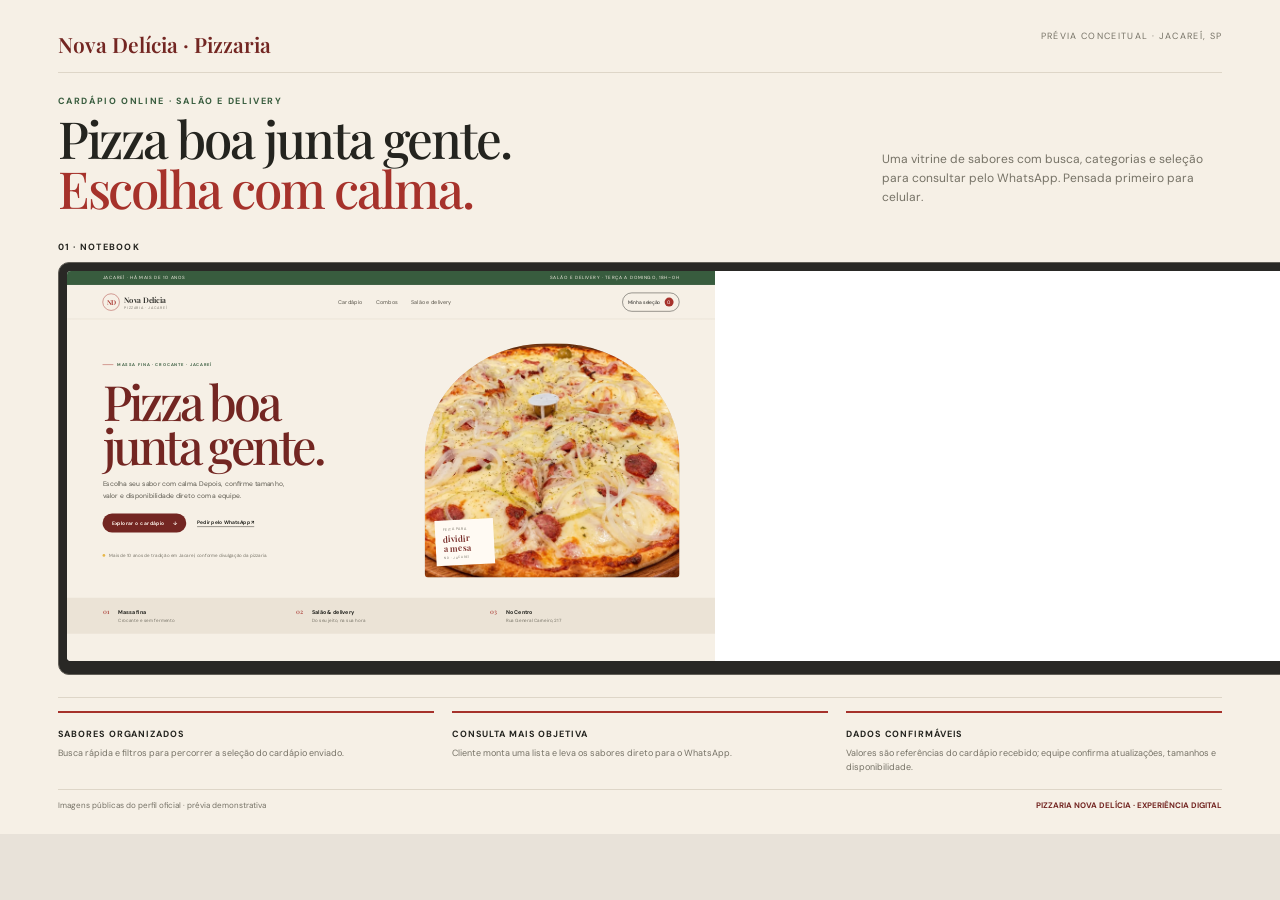
==== arte/prancha.html @ 0aa9d6ef "Create mobile-first restaurant concept" ====
<!doctype html><html lang="pt-BR"><head><meta charset="utf-8"><meta name="viewport" content="width=device-width,initial-scale=1"><title>Nova Delícia · Prancha de apresentação</title><link rel="preconnect" href="https://fonts.googleapis.com"><link href="https://fonts.googleapis.com/css2?family=DM+Sans:wght@400;500;600;700&family=Playfair+Display:wght@500;600;700&display=swap" rel="stylesheet"><style>
*{box-sizing:border-box}body{margin:0;background:#e8e2d9;color:#24241f;font-family:'DM Sans',sans-serif}.sheet{width:min(100%,1600px);margin:auto;padding:30px 4.5% 24px;background:#f6f0e6}.top{display:flex;justify-content:space-between;border-bottom:1px solid #ded6c8;padding-bottom:14px}.brand{font:600 21px 'Playfair Display',serif;color:#732622}.meta{font-size:9px;letter-spacing:.15em;text-transform:uppercase;color:#767266}.intro{display:flex;justify-content:space-between;align-items:end;gap:30px;padding:22px 0}.intro h1{font:500 clamp(30px,4vw,52px)/.98 'Playfair Display',serif;letter-spacing:-.04em;margin:6px 0}.intro h1 em{font-style:normal;color:#a6322b}.intro p{max-width:340px;color:#767266;font-size:12px;line-height:1.6}.eyebrow{font-size:9px;letter-spacing:.18em;text-transform:uppercase;color:#385c3e;font-weight:700}.devices{display:grid;grid-template-columns:1.6fr .62fr .45fr;gap:22px;align-items:end}.label{font-size:9px;letter-spacing:.14em;text-transform:uppercase;font-weight:700;margin-bottom:9px}.laptop{padding:8px 8px 13px;border:1px solid #625f58;border-radius:11px;background:#292825}.laptop iframe{display:block;width:1440px;height:1010px;border:0;transform:scale(.45);transform-origin:top left}.laptop-screen{height:390px;overflow:hidden;border-radius:4px;background:white}.tablet{height:390px;border:7px solid #292825;border-radius:20px;padding:5px;background:#292825}.tablet iframe{width:768px;height:1024px;border:0;transform:scale(.47);transform-origin:top left}.tablet-screen{height:100%;overflow:hidden;border-radius:12px;background:white}.phone{height:390px;width:204px;margin:auto;border:7px solid #292825;border-radius:29px;padding:5px;background:#292825}.phone-screen{height:100%;overflow:hidden;border-radius:19px;background:white}.phone iframe{width:390px;height:844px;border:0;transform:scale(.477);transform-origin:top left}.notes{display:grid;grid-template-columns:repeat(3,1fr);gap:18px;margin-top:22px;padding-top:13px;border-top:1px solid #ded6c8}.note{border-top:2px solid #a6322b;padding-top:8px}.note b{font-size:9px;text-transform:uppercase;letter-spacing:.1em}.note p{font-size:9px;line-height:1.5;color:#767266;margin:5px 0 0}.foot{display:flex;justify-content:space-between;border-top:1px solid #ded6c8;padding-top:10px;margin-top:15px;font-size:8px;color:#767266}.foot strong{color:#732622}@media(max-width:760px){.sheet{padding:18px 5%}.intro{display:block}.intro p{margin-bottom:0}.devices{grid-template-columns:1fr 1fr}.device:first-child{grid-column:1/-1}.laptop-screen{height:230px}.laptop iframe{transform:scale(.4)}.tablet,.phone{height:340px}.tablet iframe{transform:scale(.41)}.phone{height:340px;width:178px}.phone iframe{transform:scale(.41)}.notes{grid-template-columns:1fr}.foot{display:block;line-height:1.6}.meta{text-align:right;max-width:145px}}
</style></head><body><main class="sheet"><header class="top"><div class="brand">Nova Delícia · Pizzaria</div><div class="meta">Prévia conceitual · Jacareí, SP</div></header><section class="intro"><div><div class="eyebrow">Cardápio online · salão e delivery</div><h1>Pizza boa junta gente.<br><em>Escolha com calma.</em></h1></div><p>Uma vitrine de sabores com busca, categorias e seleção para consultar pelo WhatsApp. Pensada primeiro para celular.</p></section><section class="devices"><article class="device"><div class="label">01 · Notebook</div><div class="laptop"><div class="laptop-screen"><iframe src="../index.html" title="Site em notebook"></iframe></div></div></article><article class="device"><div class="label">02 · Tablet</div><div class="tablet"><div class="tablet-screen"><iframe src="../index.html#cardapio" title="Cardápio em tablet"></iframe></div></div></article><article class="device"><div class="label">03 · Celular</div><div class="phone"><div class="phone-screen"><iframe src="../index.html" title="Site em celular"></iframe></div></div></article></section><section class="notes"><article class="note"><b>Sabores organizados</b><p>Busca rápida e filtros para percorrer a seleção do cardápio enviado.</p></article><article class="note"><b>Consulta mais objetiva</b><p>Cliente monta uma lista e leva os sabores direto para o WhatsApp.</p></article><article class="note"><b>Dados confirmáveis</b><p>Valores são referências do cardápio recebido; equipe confirma atualizações, tamanhos e disponibilidade.</p></article></section><footer class="foot"><span>Imagens públicas do perfil oficial · prévia demonstrativa</span><strong>PIZZARIA NOVA DELÍCIA · EXPERIÊNCIA DIGITAL</strong></footer></main></body></html>
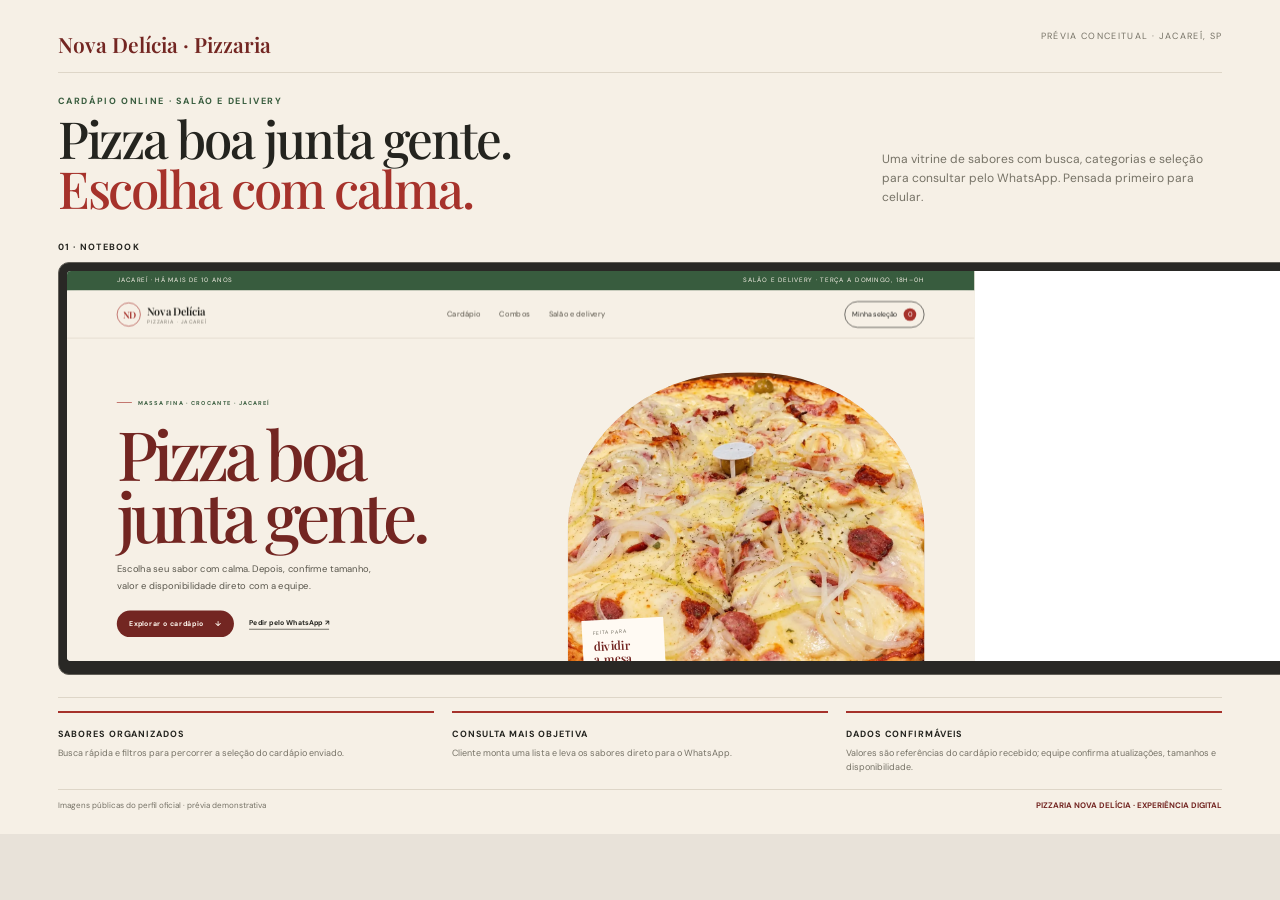
==== commit 7fccf1ee: "Adjust device mockup framing on presentation board" ====
--- a/arte/prancha.html
+++ b/arte/prancha.html
@@ -1,3 +1,4 @@
 <!doctype html><html lang="pt-BR"><head><meta charset="utf-8"><meta name="viewport" content="width=device-width,initial-scale=1"><title>Nova Delícia · Prancha de apresentação</title><link rel="preconnect" href="https://fonts.googleapis.com"><link href="https://fonts.googleapis.com/css2?family=DM+Sans:wght@400;500;600;700&family=Playfair+Display:wght@500;600;700&display=swap" rel="stylesheet"><style>
-*{box-sizing:border-box}body{margin:0;background:#e8e2d9;color:#24241f;font-family:'DM Sans',sans-serif}.sheet{width:min(100%,1600px);margin:auto;padding:30px 4.5% 24px;background:#f6f0e6}.top{display:flex;justify-content:space-between;border-bottom:1px solid #ded6c8;padding-bottom:14px}.brand{font:600 21px 'Playfair Display',serif;color:#732622}.meta{font-size:9px;letter-spacing:.15em;text-transform:uppercase;color:#767266}.intro{display:flex;justify-content:space-between;align-items:end;gap:30px;padding:22px 0}.intro h1{font:500 clamp(30px,4vw,52px)/.98 'Playfair Display',serif;letter-spacing:-.04em;margin:6px 0}.intro h1 em{font-style:normal;color:#a6322b}.intro p{max-width:340px;color:#767266;font-size:12px;line-height:1.6}.eyebrow{font-size:9px;letter-spacing:.18em;text-transform:uppercase;color:#385c3e;font-weight:700}.devices{display:grid;grid-template-columns:1.6fr .62fr .45fr;gap:22px;align-items:end}.label{font-size:9px;letter-spacing:.14em;text-transform:uppercase;font-weight:700;margin-bottom:9px}.laptop{padding:8px 8px 13px;border:1px solid #625f58;border-radius:11px;background:#292825}.laptop iframe{display:block;width:1440px;height:1010px;border:0;transform:scale(.45);transform-origin:top left}.laptop-screen{height:390px;overflow:hidden;border-radius:4px;background:white}.tablet{height:390px;border:7px solid #292825;border-radius:20px;padding:5px;background:#292825}.tablet iframe{width:768px;height:1024px;border:0;transform:scale(.47);transform-origin:top left}.tablet-screen{height:100%;overflow:hidden;border-radius:12px;background:white}.phone{height:390px;width:204px;margin:auto;border:7px solid #292825;border-radius:29px;padding:5px;background:#292825}.phone-screen{height:100%;overflow:hidden;border-radius:19px;background:white}.phone iframe{width:390px;height:844px;border:0;transform:scale(.477);transform-origin:top left}.notes{display:grid;grid-template-columns:repeat(3,1fr);gap:18px;margin-top:22px;padding-top:13px;border-top:1px solid #ded6c8}.note{border-top:2px solid #a6322b;padding-top:8px}.note b{font-size:9px;text-transform:uppercase;letter-spacing:.1em}.note p{font-size:9px;line-height:1.5;color:#767266;margin:5px 0 0}.foot{display:flex;justify-content:space-between;border-top:1px solid #ded6c8;padding-top:10px;margin-top:15px;font-size:8px;color:#767266}.foot strong{color:#732622}@media(max-width:760px){.sheet{padding:18px 5%}.intro{display:block}.intro p{margin-bottom:0}.devices{grid-template-columns:1fr 1fr}.device:first-child{grid-column:1/-1}.laptop-screen{height:230px}.laptop iframe{transform:scale(.4)}.tablet,.phone{height:340px}.tablet iframe{transform:scale(.41)}.phone{height:340px;width:178px}.phone iframe{transform:scale(.41)}.notes{grid-template-columns:1fr}.foot{display:block;line-height:1.6}.meta{text-align:right;max-width:145px}}
+*{box-sizing:border-box}body{margin:0;background:#e8e2d9;color:#24241f;font-family:'DM Sans',sans-serif}.sheet{width:min(100%,1600px);margin:auto;padding:30px 4.5% 24px;background:#f6f0e6}.top{display:flex;justify-content:space-between;border-bottom:1px solid #ded6c8;padding-bottom:14px}.brand{font:600 21px 'Playfair Display',serif;color:#732622}.meta{font-size:9px;letter-spacing:.15em;text-transform:uppercase;color:#767266}.intro{display:flex;justify-content:space-between;align-items:end;gap:30px;padding:22px 0}.intro h1{font:500 clamp(30px,4vw,52px)/.98 'Playfair Display',serif;letter-spacing:-.04em;margin:6px 0}.intro h1 em{font-style:normal;color:#a6322b}.intro p{max-width:340px;color:#767266;font-size:12px;line-height:1.6}.eyebrow{font-size:9px;letter-spacing:.18em;text-transform:uppercase;color:#385c3e;font-weight:700}.devices{display:grid;grid-template-columns:1.6fr .62fr .45fr;gap:22px;align-items:end}.label{font-size:9px;letter-spacing:.14em;text-transform:uppercase;font-weight:700;margin-bottom:9px}.laptop{padding:8px 8px 13px;border:1px solid #625f58;border-radius:11px;background:#292825}.laptop iframe{display:block;width:1440px;height:1010px;border:0;transform:scale(.63);transform-origin:top left}.laptop-screen{height:390px;overflow:hidden;border-radius:4px;background:white}.tablet{height:390px;border:7px solid #292825;border-radius:20px;padding:5px;background:#292825}.tablet iframe{width:768px;height:1024px;border:0;transform:scale(.63);transform-origin:top left}.tablet-screen{height:100%;overflow:hidden;border-radius:12px;background:white}.phone{height:390px;width:204px;margin:auto;border:7px solid #292825;border-radius:29px;padding:5px;background:#292825}.phone-screen{height:100%;overflow:hidden;border-radius:19px;background:white}.phone iframe{width:390px;height:844px;border:0;transform:scale(.32);transform-origin:top left}.notes{display:grid;grid-template-columns:repeat(3,1fr);gap:18px;margin-top:22px;padding-top:13px;border-top:1px solid #ded6c8}.note{border-top:2px solid #a6322b;padding-top:8px}.note b{font-size:9px;text-transform:uppercase;letter-spacing:.1em}.note p{font-size:9px;line-height:1.5;color:#767266;margin:5px 0 0}.foot{display:flex;justify-content:space-between;border-top:1px solid #ded6c8;padding-top:10px;margin-top:15px;font-size:8px;color:#767266}.foot strong{color:#732622}@media(max-width:760px){.sheet{padding:18px 5%}.intro{display:block}.intro p{margin-bottom:0}.devices{grid-template-columns:1fr 1fr}.device:first-child{grid-column:1/-1}.laptop-screen{height:230px}.laptop iframe{transform:scale(.63)}.tablet,.phone{height:340px}.tablet iframe{transform:scale(.63)}.phone{height:340px;width:178px}.phone iframe{transform:scale(.63)}.notes{grid-template-columns:1fr}.foot{display:block;line-height:1.6}.meta{text-align:right;max-width:145px}}
 </style></head><body><main class="sheet"><header class="top"><div class="brand">Nova Delícia · Pizzaria</div><div class="meta">Prévia conceitual · Jacareí, SP</div></header><section class="intro"><div><div class="eyebrow">Cardápio online · salão e delivery</div><h1>Pizza boa junta gente.<br><em>Escolha com calma.</em></h1></div><p>Uma vitrine de sabores com busca, categorias e seleção para consultar pelo WhatsApp. Pensada primeiro para celular.</p></section><section class="devices"><article class="device"><div class="label">01 · Notebook</div><div class="laptop"><div class="laptop-screen"><iframe src="../index.html" title="Site em notebook"></iframe></div></div></article><article class="device"><div class="label">02 · Tablet</div><div class="tablet"><div class="tablet-screen"><iframe src="../index.html#cardapio" title="Cardápio em tablet"></iframe></div></div></article><article class="device"><div class="label">03 · Celular</div><div class="phone"><div class="phone-screen"><iframe src="../index.html" title="Site em celular"></iframe></div></div></article></section><section class="notes"><article class="note"><b>Sabores organizados</b><p>Busca rápida e filtros para percorrer a seleção do cardápio enviado.</p></article><article class="note"><b>Consulta mais objetiva</b><p>Cliente monta uma lista e leva os sabores direto para o WhatsApp.</p></article><article class="note"><b>Dados confirmáveis</b><p>Valores são referências do cardápio recebido; equipe confirma atualizações, tamanhos e disponibilidade.</p></article></section><footer class="foot"><span>Imagens públicas do perfil oficial · prévia demonstrativa</span><strong>PIZZARIA NOVA DELÍCIA · EXPERIÊNCIA DIGITAL</strong></footer></main></body></html>
+
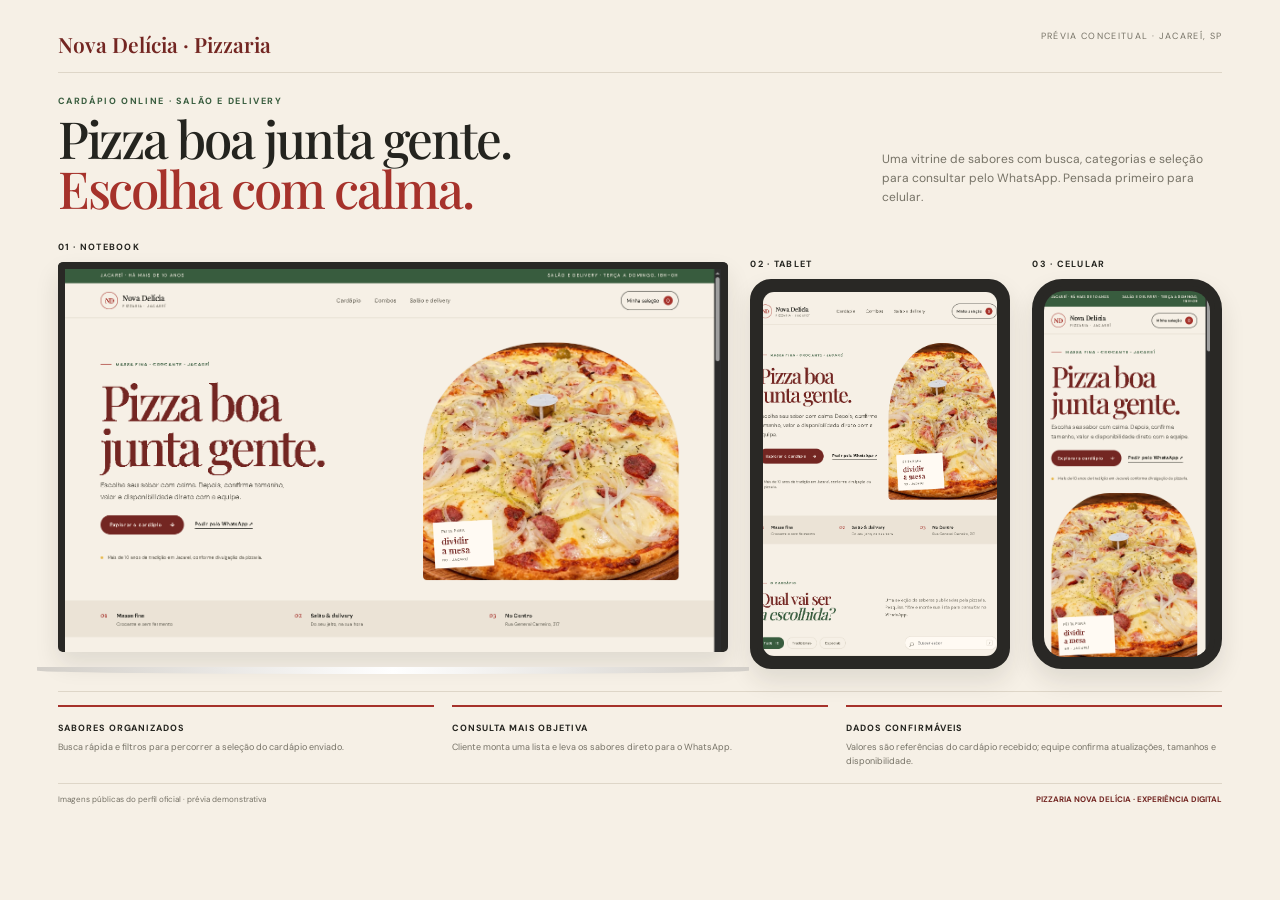
==== commit 91b411b9: "Polish three-device presentation board" ====
--- a/arte/prancha.html
+++ b/arte/prancha.html
@@ -1,4 +1,2 @@
-<!doctype html><html lang="pt-BR"><head><meta charset="utf-8"><meta name="viewport" content="width=device-width,initial-scale=1"><title>Nova Delícia · Prancha de apresentação</title><link rel="preconnect" href="https://fonts.googleapis.com"><link href="https://fonts.googleapis.com/css2?family=DM+Sans:wght@400;500;600;700&family=Playfair+Display:wght@500;600;700&display=swap" rel="stylesheet"><style>
-*{box-sizing:border-box}body{margin:0;background:#e8e2d9;color:#24241f;font-family:'DM Sans',sans-serif}.sheet{width:min(100%,1600px);margin:auto;padding:30px 4.5% 24px;background:#f6f0e6}.top{display:flex;justify-content:space-between;border-bottom:1px solid #ded6c8;padding-bottom:14px}.brand{font:600 21px 'Playfair Display',serif;color:#732622}.meta{font-size:9px;letter-spacing:.15em;text-transform:uppercase;color:#767266}.intro{display:flex;justify-content:space-between;align-items:end;gap:30px;padding:22px 0}.intro h1{font:500 clamp(30px,4vw,52px)/.98 'Playfair Display',serif;letter-spacing:-.04em;margin:6px 0}.intro h1 em{font-style:normal;color:#a6322b}.intro p{max-width:340px;color:#767266;font-size:12px;line-height:1.6}.eyebrow{font-size:9px;letter-spacing:.18em;text-transform:uppercase;color:#385c3e;font-weight:700}.devices{display:grid;grid-template-columns:1.6fr .62fr .45fr;gap:22px;align-items:end}.label{font-size:9px;letter-spacing:.14em;text-transform:uppercase;font-weight:700;margin-bottom:9px}.laptop{padding:8px 8px 13px;border:1px solid #625f58;border-radius:11px;background:#292825}.laptop iframe{display:block;width:1440px;height:1010px;border:0;transform:scale(.63);transform-origin:top left}.laptop-screen{height:390px;overflow:hidden;border-radius:4px;background:white}.tablet{height:390px;border:7px solid #292825;border-radius:20px;padding:5px;background:#292825}.tablet iframe{width:768px;height:1024px;border:0;transform:scale(.63);transform-origin:top left}.tablet-screen{height:100%;overflow:hidden;border-radius:12px;background:white}.phone{height:390px;width:204px;margin:auto;border:7px solid #292825;border-radius:29px;padding:5px;background:#292825}.phone-screen{height:100%;overflow:hidden;border-radius:19px;background:white}.phone iframe{width:390px;height:844px;border:0;transform:scale(.32);transform-origin:top left}.notes{display:grid;grid-template-columns:repeat(3,1fr);gap:18px;margin-top:22px;padding-top:13px;border-top:1px solid #ded6c8}.note{border-top:2px solid #a6322b;padding-top:8px}.note b{font-size:9px;text-transform:uppercase;letter-spacing:.1em}.note p{font-size:9px;line-height:1.5;color:#767266;margin:5px 0 0}.foot{display:flex;justify-content:space-between;border-top:1px solid #ded6c8;padding-top:10px;margin-top:15px;font-size:8px;color:#767266}.foot strong{color:#732622}@media(max-width:760px){.sheet{padding:18px 5%}.intro{display:block}.intro p{margin-bottom:0}.devices{grid-template-columns:1fr 1fr}.device:first-child{grid-column:1/-1}.laptop-screen{height:230px}.laptop iframe{transform:scale(.63)}.tablet,.phone{height:340px}.tablet iframe{transform:scale(.63)}.phone{height:340px;width:178px}.phone iframe{transform:scale(.63)}.notes{grid-template-columns:1fr}.foot{display:block;line-height:1.6}.meta{text-align:right;max-width:145px}}
-</style></head><body><main class="sheet"><header class="top"><div class="brand">Nova Delícia · Pizzaria</div><div class="meta">Prévia conceitual · Jacareí, SP</div></header><section class="intro"><div><div class="eyebrow">Cardápio online · salão e delivery</div><h1>Pizza boa junta gente.<br><em>Escolha com calma.</em></h1></div><p>Uma vitrine de sabores com busca, categorias e seleção para consultar pelo WhatsApp. Pensada primeiro para celular.</p></section><section class="devices"><article class="device"><div class="label">01 · Notebook</div><div class="laptop"><div class="laptop-screen"><iframe src="../index.html" title="Site em notebook"></iframe></div></div></article><article class="device"><div class="label">02 · Tablet</div><div class="tablet"><div class="tablet-screen"><iframe src="../index.html#cardapio" title="Cardápio em tablet"></iframe></div></div></article><article class="device"><div class="label">03 · Celular</div><div class="phone"><div class="phone-screen"><iframe src="../index.html" title="Site em celular"></iframe></div></div></article></section><section class="notes"><article class="note"><b>Sabores organizados</b><p>Busca rápida e filtros para percorrer a seleção do cardápio enviado.</p></article><article class="note"><b>Consulta mais objetiva</b><p>Cliente monta uma lista e leva os sabores direto para o WhatsApp.</p></article><article class="note"><b>Dados confirmáveis</b><p>Valores são referências do cardápio recebido; equipe confirma atualizações, tamanhos e disponibilidade.</p></article></section><footer class="foot"><span>Imagens públicas do perfil oficial · prévia demonstrativa</span><strong>PIZZARIA NOVA DELÍCIA · EXPERIÊNCIA DIGITAL</strong></footer></main></body></html>
-
+<!doctype html><html lang="pt-BR"><head><meta charset="utf-8"><meta name="viewport" content="width=device-width,initial-scale=1"><title>Nova Delícia · Prancha de apresentação</title><link rel="preconnect" href="https://fonts.googleapis.com"><link href="https://fonts.googleapis.com/css2?family=DM+Sans:wght@400;500;600;700&family=Playfair+Display:wght@500;600;700&display=swap" rel="stylesheet"><style>*{box-sizing:border-box}body{margin:0;background:#e8e2d9;color:#24241f;font-family:'DM Sans',sans-serif}.sheet{width:min(100%,1600px);min-height:100vh;margin:auto;padding:30px 4.5% 24px;background:#f6f0e6}.top{display:flex;justify-content:space-between;border-bottom:1px solid #ded6c8;padding-bottom:14px}.brand{font:600 21px 'Playfair Display',serif;color:#732622}.meta{font-size:9px;letter-spacing:.15em;text-transform:uppercase;color:#767266}.intro{display:flex;justify-content:space-between;align-items:end;gap:30px;padding:22px 0}.intro h1{font:500 clamp(30px,4vw,52px)/.98 'Playfair Display',serif;letter-spacing:-.04em;margin:6px 0}.intro h1 em{font-style:normal;color:#a6322b}.intro p{max-width:340px;color:#767266;font-size:12px;line-height:1.6}.eyebrow{font-size:9px;letter-spacing:.18em;text-transform:uppercase;color:#385c3e;font-weight:700}.devices{display:grid;grid-template-columns:1.6fr .62fr .45fr;gap:22px;align-items:end}.label{font-size:9px;letter-spacing:.14em;text-transform:uppercase;font-weight:700;margin-bottom:9px}.frame{overflow:hidden;border:7px solid #292825;background:#292825;box-shadow:0 12px 24px #27211c1c}.laptop{padding:0 0 10px;border-radius:12px 12px 5px 5px}.laptop:after{display:block;position:relative;bottom:-15px;left:-3%;width:106%;height:7px;content:'';border-radius:0 0 50% 50%;background:linear-gradient(90deg,#d2cec8,#fff,#d2cec8)}.laptop .frame{height:390px;border-width:7px 7px 0;border-radius:5px}.laptop img{width:100%;height:100%;object-fit:cover;object-position:top center}.tablet{height:390px;border-radius:21px;padding:6px}.tablet img{width:100%;height:100%;object-fit:cover;object-position:top center;border-radius:11px}.phone{height:390px;width:190px;margin:auto;border-radius:30px;padding:5px}.phone img{width:100%;height:100%;object-fit:cover;object-position:top center;border-radius:20px}.notes{display:grid;grid-template-columns:repeat(3,1fr);gap:18px;margin-top:22px;padding-top:13px;border-top:1px solid #ded6c8}.note{border-top:2px solid #a6322b;padding-top:8px}.note b{font-size:9px;text-transform:uppercase;letter-spacing:.1em}.note p{font-size:9px;line-height:1.5;color:#767266;margin:5px 0 0}.foot{display:flex;justify-content:space-between;border-top:1px solid #ded6c8;padding-top:10px;margin-top:15px;font-size:8px;color:#767266}.foot strong{color:#732622}@media(max-width:760px){.sheet{padding:18px 5%}.intro{display:block}.intro p{margin-bottom:0}.devices{grid-template-columns:1fr 1fr}.device:first-child{grid-column:1/-1}.laptop .frame{height:230px}.tablet{height:340px}.phone{height:340px;width:178px}.notes{grid-template-columns:1fr}.foot{display:block;line-height:1.6}.meta{text-align:right;max-width:145px}}
+</style></head><body><main class="sheet"><header class="top"><div class="brand">Nova Delícia · Pizzaria</div><div class="meta">Prévia conceitual · Jacareí, SP</div></header><section class="intro"><div><div class="eyebrow">Cardápio online · salão e delivery</div><h1>Pizza boa junta gente.<br><em>Escolha com calma.</em></h1></div><p>Uma vitrine de sabores com busca, categorias e seleção para consultar pelo WhatsApp. Pensada primeiro para celular.</p></section><section class="devices"><article class="device"><div class="label">01 · Notebook</div><div class="laptop"><div class="frame"><img src="../assets/preview-notebook.png" alt="Site da pizzaria no notebook"></div></div></article><article class="device"><div class="label">02 · Tablet</div><div class="frame tablet"><img src="../assets/preview-tablet.png" alt="Cardápio da pizzaria em tablet"></div></article><article class="device"><div class="label">03 · Celular</div><div class="frame phone"><img src="../assets/preview-mobile.png" alt="Site da pizzaria no celular"></div></article></section><section class="notes"><article class="note"><b>Sabores organizados</b><p>Busca rápida e filtros para percorrer a seleção do cardápio enviado.</p></article><article class="note"><b>Consulta mais objetiva</b><p>Cliente monta uma lista e leva os sabores direto para o WhatsApp.</p></article><article class="note"><b>Dados confirmáveis</b><p>Valores são referências do cardápio recebido; equipe confirma atualizações, tamanhos e disponibilidade.</p></article></section><footer class="foot"><span>Imagens públicas do perfil oficial · prévia demonstrativa</span><strong>PIZZARIA NOVA DELÍCIA · EXPERIÊNCIA DIGITAL</strong></footer></main></body></html>
